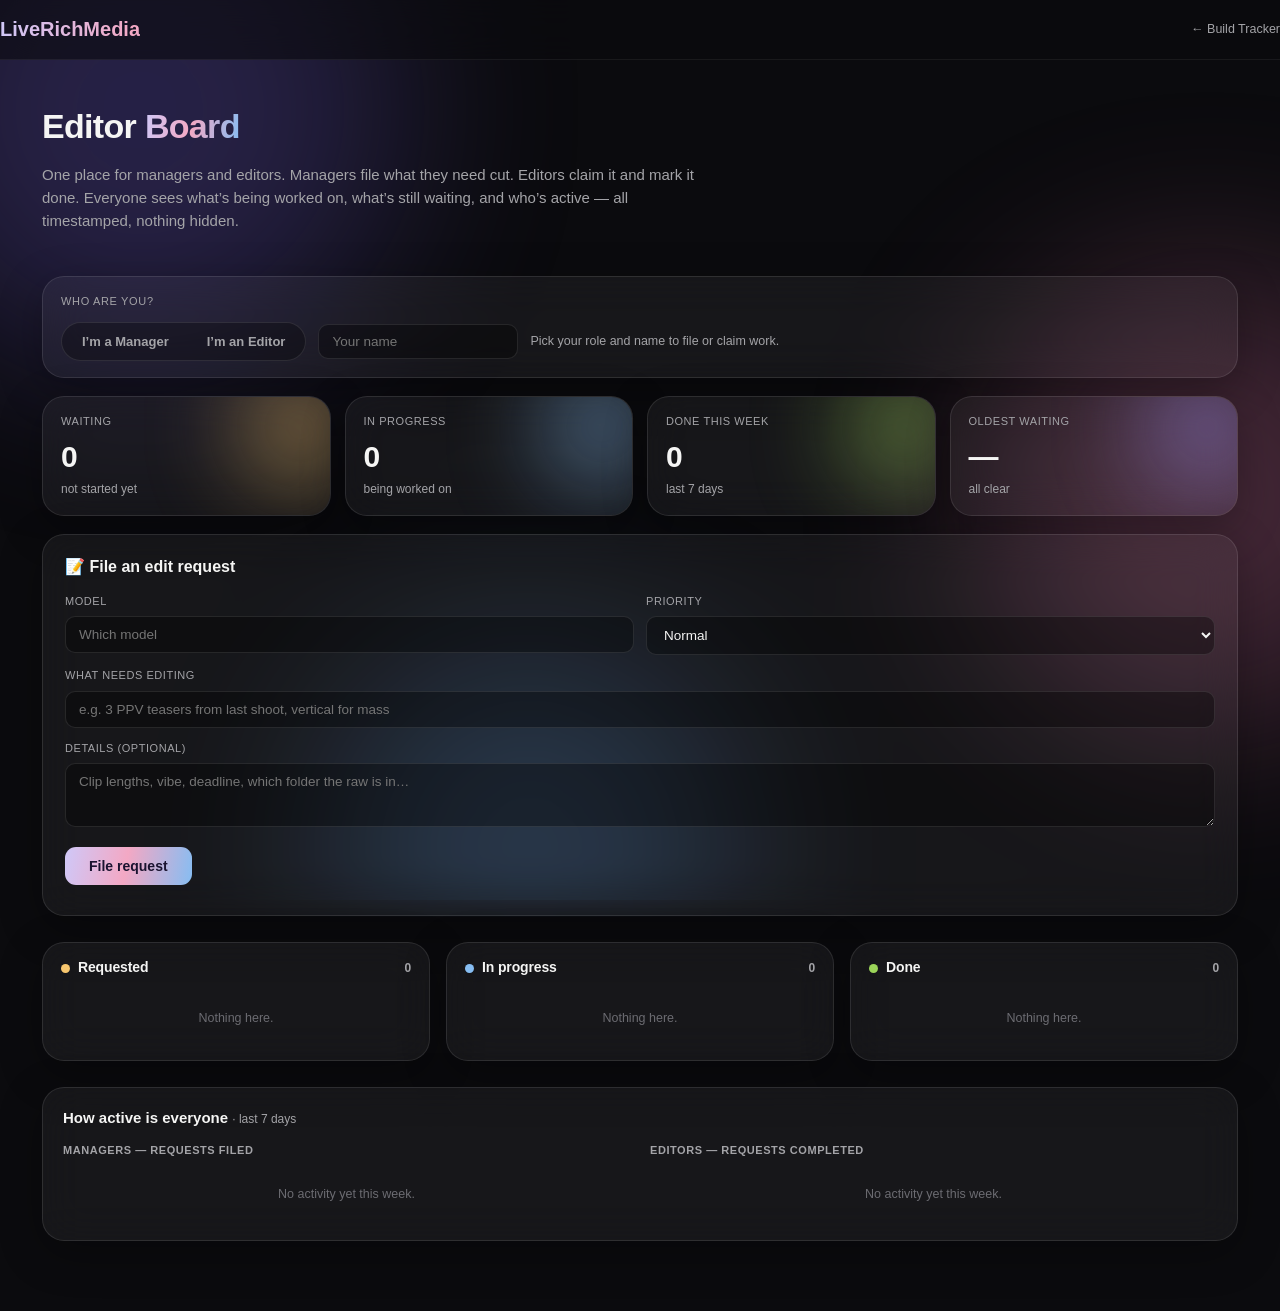
==== editors.html @ 1a8f7a2a "Add Editor Board" ====
<!DOCTYPE html>
<html lang="en">
<head>
<meta charset="UTF-8">
<meta name="viewport" content="width=device-width, initial-scale=1.0">
<title>LRM Editor Board</title>
<style>
:root{--bg:#0b0b0e;--text:#f5f5f4;--muted:#a4a4a8;--faint:#6c6c72;--glass:rgba(255,255,255,0.05);--glass-2:rgba(255,255,255,0.08);--stroke:rgba(255,255,255,0.10);--stroke-2:rgba(255,255,255,0.06);--green:#9bd459;--green-t:#c7e69e;--amber:#f7c66e;--blue:#86bdf2;--blue-t:#bcdcfb;--purple:#9a8cf0;--purple-t:#cfc8f8;--pink:#f3a8c4;--red:#f29b9b;--grad:linear-gradient(100deg,#cfc8f8 0%,#f3a8c4 48%,#86bdf2 100%);}
*{box-sizing:border-box;margin:0;padding:0}
body{background:var(--bg);color:var(--text);font-family:-apple-system,BlinkMacSystemFont,"SF Pro Display","Segoe UI",Roboto,Arial,sans-serif;font-size:14px;line-height:1.55;-webkit-font-smoothing:antialiased;min-height:100vh;position:relative;overflow-x:hidden}
.mesh{position:fixed;inset:0;z-index:-2;overflow:hidden}.blob{position:absolute;border-radius:50%;filter:blur(95px);opacity:.28;animation:float 24s ease-in-out infinite}
.b1{width:520px;height:520px;background:#6f5bd4;top:-150px;left:-120px}.b2{width:460px;height:460px;background:#d36f9e;top:30%;right:-160px;animation-delay:-7s}.b3{width:420px;height:420px;background:#4f86c6;bottom:-160px;left:25%;animation-delay:-13s}
@keyframes float{0%,100%{transform:translate(0,0) scale(1)}33%{transform:translate(42px,-30px) scale(1.07)}66%{transform:translate(-30px,42px) scale(.95)}}
.shell{max-width:1240px;margin:0 auto;padding:0 22px 70px}
.nav{position:sticky;top:0;z-index:50;margin:0 -22px;padding:14px 22px;background:rgba(11,11,14,0.6);backdrop-filter:blur(20px);border-bottom:1px solid var(--stroke-2);display:flex;align-items:center;justify-content:space-between;gap:14px}
.brand{font-weight:700;font-size:20px;background:var(--grad);background-size:200% auto;-webkit-background-clip:text;background-clip:text;-webkit-text-fill-color:transparent;animation:shine 7s linear infinite}
@keyframes shine{to{background-position:200% center}}
.nav a{color:var(--muted);text-decoration:none;font-size:12.5px}.nav a:hover{color:var(--text)}
.glass{background:var(--glass);border:1px solid var(--stroke);border-radius:22px;backdrop-filter:blur(20px);box-shadow:0 12px 44px rgba(0,0,0,.3)}
.hero{padding:40px 0 22px}.hero h1{font-size:34px;font-weight:700;letter-spacing:-.02em}.hero h1 .g{background:var(--grad);-webkit-background-clip:text;background-clip:text;-webkit-text-fill-color:transparent}
.hero p{color:var(--muted);margin-top:10px;max-width:680px;font-size:15px}
.idbar{margin-top:22px;padding:16px 18px;display:flex;flex-wrap:wrap;gap:12px;align-items:center}
.idbar .lbl{font-size:11px;text-transform:uppercase;letter-spacing:.06em;color:var(--muted);width:100%}
.roleseg{display:flex;gap:6px;background:rgba(0,0,0,.3);border:1px solid var(--stroke);border-radius:999px;padding:4px}
.roleseg button{border:none;background:transparent;color:var(--muted);border-radius:999px;padding:7px 16px;font-size:13px;cursor:pointer;font-weight:600}
.roleseg button.on{background:var(--grad);color:#1a1330}
.idbar input{background:rgba(0,0,0,.35);border:1px solid var(--stroke);border-radius:10px;color:var(--text);padding:9px 13px;font-size:13.5px;min-width:200px}
.idbar input:focus{outline:none;border-color:var(--purple)}
.idbar .who{font-size:12.5px;color:var(--muted)}
.stat-strip{display:grid;grid-template-columns:repeat(4,1fr);gap:14px;margin-top:18px}
.st{padding:16px 18px;position:relative;overflow:hidden}
.st .glow{position:absolute;top:-30px;right:-30px;width:120px;height:120px;border-radius:50%;filter:blur(48px);opacity:.5}
.st.a .glow{background:var(--amber)}.st.b .glow{background:var(--blue)}.st.c .glow{background:var(--green)}.st.d .glow{background:var(--purple)}
.st .l{font-size:11px;text-transform:uppercase;letter-spacing:.05em;color:var(--muted)}
.st .v{font-size:30px;font-weight:700;letter-spacing:-.02em;margin-top:3px}
.st .s{font-size:12px;color:var(--muted)}
.formc{margin-top:18px;padding:20px 22px}
.formc h3{font-size:16px;font-weight:600;margin-bottom:14px}
.frow{display:grid;grid-template-columns:1fr 1fr;gap:12px}
.field label{display:block;font-size:11px;text-transform:uppercase;letter-spacing:.05em;color:var(--muted);margin-bottom:6px}
.field input,.field select,.field textarea{width:100%;background:rgba(0,0,0,.35);border:1px solid var(--stroke);border-radius:10px;color:var(--text);padding:10px 13px;font-size:13.5px;font-family:inherit}
.field textarea{min-height:64px;resize:vertical}
.field input:focus,.field select:focus,.field textarea:focus{outline:none;border-color:var(--purple)}
.field.full{grid-column:1/-1}
.filebtn{margin-top:14px;background:var(--grad);color:#1a1330;border:none;border-radius:11px;padding:11px 24px;font-size:14px;font-weight:700;cursor:pointer}
.filebtn:disabled{opacity:.4;cursor:not-allowed}
.fmsg{font-size:12.5px;margin-top:10px}.fmsg.err{color:var(--red)}.fmsg.ok{color:var(--green-t)}
.cols{display:grid;grid-template-columns:repeat(3,1fr);gap:16px;margin-top:26px}
.col{padding:14px}
.col h2{font-size:14px;font-weight:700;letter-spacing:-.01em;display:flex;align-items:center;gap:8px;margin-bottom:12px;padding:0 4px}
.col h2 .dot{width:9px;height:9px;border-radius:50%}
.col.req h2 .dot{background:var(--amber)}.col.prog h2 .dot{background:var(--blue)}.col.done h2 .dot{background:var(--green)}
.col h2 .ct{margin-left:auto;font-size:12px;color:var(--muted);font-weight:600}
.rcard{background:rgba(255,255,255,.04);border:1px solid var(--stroke);border-radius:14px;padding:14px;margin-bottom:10px;animation:cardIn .4s ease both}
@keyframes cardIn{from{opacity:0;transform:translateY(10px)}}
.rcard .rt{font-size:14px;font-weight:600}
.rcard .rm{font-size:12px;color:var(--blue-t);margin-top:2px}
.rcard .rd{font-size:12.5px;color:var(--muted);margin-top:7px;white-space:pre-wrap}
.rcard .meta{display:flex;flex-wrap:wrap;gap:6px;margin-top:10px;align-items:center}
.pchip{font-size:10px;text-transform:uppercase;letter-spacing:.04em;padding:3px 8px;border-radius:999px;font-weight:700}
.pchip.low{color:var(--muted);border:1px solid var(--stroke)}
.pchip.normal{color:var(--blue-t);background:rgba(134,189,242,.12);border:1px solid rgba(134,189,242,.3)}
.pchip.high{color:var(--amber);background:rgba(247,198,110,.12);border:1px solid rgba(247,198,110,.3)}
.pchip.urgent{color:var(--red);background:rgba(242,155,155,.14);border:1px solid rgba(242,155,155,.4)}
.who2{font-size:11px;color:var(--faint)}
.act{margin-top:10px;display:flex;gap:8px}
.act button{flex:1;border:none;border-radius:9px;padding:8px;font-size:12px;font-weight:700;cursor:pointer}
.act .start{background:rgba(134,189,242,.18);color:var(--blue-t);border:1px solid rgba(134,189,242,.4)}
.act .finish{background:rgba(155,212,89,.18);color:var(--green-t);border:1px solid rgba(155,212,89,.45)}
.act .reopen{background:rgba(255,255,255,.06);color:var(--muted);border:1px solid var(--stroke)}
.act button:hover{filter:brightness(1.12)}
.empty{color:var(--faint);font-size:12.5px;text-align:center;padding:18px}
.peoplebar{margin-top:26px;padding:18px 20px}
.peoplebar h3{font-size:15px;font-weight:600;margin-bottom:12px}
.ppl{display:grid;grid-template-columns:1fr 1fr;gap:20px}
.ppl .grp h4{font-size:11px;text-transform:uppercase;letter-spacing:.05em;color:var(--muted);margin-bottom:8px}
.prow{display:flex;justify-content:space-between;padding:6px 0;border-bottom:1px solid var(--stroke-2);font-size:13px}
.prow:last-child{border-bottom:none}.prow .n{font-weight:600}.prow .c{color:var(--muted);font-variant-numeric:tabular-nums}
@media(max-width:880px){.cols{grid-template-columns:1fr}.stat-strip{grid-template-columns:1fr 1fr}.frow{grid-template-columns:1fr}.ppl{grid-template-columns:1fr}}
</style>
</head>
<body>
<div class="mesh"><div class="blob b1"></div><div class="blob b2"></div><div class="blob b3"></div></div>
<div class="nav"><div class="brand">LiveRichMedia</div><a href="./">← Build Tracker</a></div>
<div class="shell">
  <div class="hero">
    <h1>Editor <span class="g">Board</span></h1>
    <p>One place for managers and editors. Managers file what they need cut. Editors claim it and mark it done. Everyone sees what’s being worked on, what’s still waiting, and who’s active — all timestamped, nothing hidden.</p>
  </div>

  <div class="idbar glass">
    <span class="lbl">Who are you?</span>
    <div class="roleseg" id="roleseg">
      <button data-r="Manager" onclick="setRole('Manager')">I’m a Manager</button>
      <button data-r="Editor" onclick="setRole('Editor')">I’m an Editor</button>
    </div>
    <input id="nameInput" placeholder="Your name" oninput="setName(this.value)">
    <span class="who" id="whoTxt"></span>
  </div>

  <div class="stat-strip" id="stats"></div>

  <div class="formc glass">
    <h3>📝 File an edit request</h3>
    <div class="frow">
      <div class="field"><label>Model</label><input id="f-model" list="models" placeholder="Which model"></div>
      <div class="field"><label>Priority</label><select id="f-prio"><option value="normal">Normal</option><option value="high">High</option><option value="urgent">Urgent</option><option value="low">Low</option></select></div>
      <div class="field full"><label>What needs editing</label><input id="f-title" placeholder="e.g. 3 PPV teasers from last shoot, vertical for mass"></div>
      <div class="field full"><label>Details (optional)</label><textarea id="f-detail" placeholder="Clip lengths, vibe, deadline, which folder the raw is in…"></textarea></div>
    </div>
    <datalist id="models"></datalist>
    <button class="filebtn" id="fileBtn" onclick="fileRequest()">File request</button>
    <div class="fmsg" id="fileMsg"></div>
  </div>

  <div class="cols">
    <div class="col req glass"><h2><span class="dot"></span>Requested<span class="ct" id="ct-requested">0</span></h2><div id="col-requested"></div></div>
    <div class="col prog glass"><h2><span class="dot"></span>In progress<span class="ct" id="ct-in_progress">0</span></h2><div id="col-in_progress"></div></div>
    <div class="col done glass"><h2><span class="dot"></span>Done<span class="ct" id="ct-done">0</span></h2><div id="col-done"></div></div>
  </div>

  <div class="peoplebar glass">
    <h3>How active is everyone <span style="font-size:12px;color:var(--muted);font-weight:400">· last 7 days</span></h3>
    <div class="ppl">
      <div class="grp"><h4>Managers — requests filed</h4><div id="ppl-filed"></div></div>
      <div class="grp"><h4>Editors — requests completed</h4><div id="ppl-done"></div></div>
    </div>
  </div>
</div>

<script>
const SUPA='https://hqvtbfainhtkfptglfuv.supabase.co';
const KEY='eyJhbGciOiJIUzI1NiIsInR5cCI6IkpXVCJ9.eyJpc3MiOiJzdXBhYmFzZSIsInJlZiI6ImhxdnRiZmFpbmh0a2ZwdGdsZnV2Iiwicm9sZSI6ImFub24iLCJpYXQiOjE3NzE2MTI2NjEsImV4cCI6MjA4NzE4ODY2MX0.ZCxTY3aslMdcBuy3QNl5IVR4dTWn7SRM5SvkmdUgAT4';
const H={'apikey':KEY,'Authorization':'Bearer '+KEY};
let role=localStorage.getItem('eb_role')||null, myname=localStorage.getItem('eb_name')||'';
let reqs=[], acts=[];
const esc=s=>{const d=document.createElement('div');d.textContent=s==null?'':String(s);return d.innerHTML;};
function ago(t){const s=(Date.now()-new Date(t).getTime())/1000;if(s<3600)return Math.max(1,Math.round(s/60))+'m';if(s<86400)return Math.round(s/3600)+'h';return Math.round(s/86400)+'d';}

function setRole(r){role=r;localStorage.setItem('eb_role',r);paintId();}
function setName(v){myname=v.trim();localStorage.setItem('eb_name',myname);paintId();}
function paintId(){document.querySelectorAll('#roleseg button').forEach(b=>b.classList.toggle('on',b.dataset.r===role));
  document.getElementById('nameInput').value=myname;
  document.getElementById('whoTxt').textContent=(role&&myname)?(role+' · '+myname):'Pick your role and name to file or claim work.';}

async function load(){
  try{
    const[a,b,c]=await Promise.all([
      fetch(SUPA+'/rest/v1/edit_requests?select=*&order=created_at.desc',{headers:H}),
      fetch(SUPA+'/rest/v1/edit_activity?select=*&order=created_at.desc&limit=500',{headers:H}),
      fetch(SUPA+'/rest/v1/build_sheet_roster?select=models&active=eq.true',{headers:H})]);
    reqs=await a.json();acts=await b.json();const ros=await c.json();
    if(!Array.isArray(reqs))reqs=[];if(!Array.isArray(acts))acts=[];
    const models=[...new Set((Array.isArray(ros)?ros:[]).flatMap(r=>r.models||[]))].sort();
    document.getElementById('models').innerHTML=models.map(m=>`<option value="${esc(m)}">`).join('');
  }catch(e){reqs=[];acts=[];}
  render();
}
function render(){paintId();renderStats();renderCols();renderPeople();}

function renderStats(){
  const open=reqs.filter(r=>r.status==='requested').length;
  const prog=reqs.filter(r=>r.status==='in_progress').length;
  const wk=Date.now()-7*864e5;
  const doneWk=reqs.filter(r=>r.status==='done'&&r.done_at&&new Date(r.done_at).getTime()>=wk).length;
  const openReqs=reqs.filter(r=>r.status!=='done');
  const oldest=openReqs.length?openReqs.reduce((a,b)=>new Date(a.created_at)<new Date(b.created_at)?a:b):null;
  document.getElementById('stats').innerHTML=`
   <div class="st a glass"><div class="glow"></div><div class="l">Waiting</div><div class="v">${open}</div><div class="s">not started yet</div></div>
   <div class="st b glass"><div class="glow"></div><div class="l">In progress</div><div class="v">${prog}</div><div class="s">being worked on</div></div>
   <div class="st c glass"><div class="glow"></div><div class="l">Done this week</div><div class="v">${doneWk}</div><div class="s">last 7 days</div></div>
   <div class="st d glass"><div class="glow"></div><div class="l">Oldest waiting</div><div class="v">${oldest?ago(oldest.created_at):'—'}</div><div class="s">${oldest?esc(oldest.model):'all clear'}</div></div>`;
}

function card(r){
  const canAct=role&&myname;
  let actions='';
  if(r.status==='requested')actions=`<div class="act"><button class="start" ${canAct?'':'disabled'} onclick="move('${r.id}','in_progress')">Claim & start</button></div>`;
  else if(r.status==='in_progress')actions=`<div class="act"><button class="finish" ${canAct?'':'disabled'} onclick="move('${r.id}','done')">Mark done</button><button class="reopen" onclick="move('${r.id}','requested')">↩</button></div>`;
  else actions=`<div class="act"><button class="reopen" onclick="move('${r.id}','in_progress')">Reopen</button></div>`;
  const who=r.status==='requested'?`filed by ${esc(r.filed_by)} · ${ago(r.created_at)} ago`
    :r.status==='in_progress'?`${r.claimed_by?'on it: '+esc(r.claimed_by):'unclaimed'} · filed by ${esc(r.filed_by)}`
    :`done${r.claimed_by?' by '+esc(r.claimed_by):''}${r.done_at?' · '+ago(r.done_at)+' ago':''}`;
  return `<div class="rcard">
    <div class="rt">${esc(r.title)}</div><div class="rm">${esc(r.model)}</div>
    ${r.detail?`<div class="rd">${esc(r.detail)}</div>`:''}
    <div class="meta"><span class="pchip ${esc(r.priority)}">${esc(r.priority)}</span><span class="who2">${who}</span></div>
    ${canAct?actions:'<div class="who2" style="margin-top:8px">Set your role + name above to claim or update.</div>'}
  </div>`;
}
function renderCols(){
  for(const s of ['requested','in_progress','done']){
    const list=reqs.filter(r=>r.status===s);
    document.getElementById('ct-'+s).textContent=list.length;
    document.getElementById('col-'+s).innerHTML=list.length?list.map(card).join(''):'<div class="empty">Nothing here.</div>';
  }
}
function renderPeople(){
  const wk=Date.now()-7*864e5;
  const filed={},done={};
  for(const r of reqs){if(new Date(r.created_at).getTime()>=wk)filed[r.filed_by]=(filed[r.filed_by]||0)+1;}
  for(const r of reqs){if(r.status==='done'&&r.claimed_by&&r.done_at&&new Date(r.done_at).getTime()>=wk)done[r.claimed_by]=(done[r.claimed_by]||0)+1;}
  const rows=o=>{const e=Object.entries(o).sort((a,b)=>b[1]-a[1]);return e.length?e.map(([n,c])=>`<div class="prow"><span class="n">${esc(n)}</span><span class="c">${c}</span></div>`).join(''):'<div class="empty">No activity yet this week.</div>';};
  document.getElementById('ppl-filed').innerHTML=rows(filed);
  document.getElementById('ppl-done').innerHTML=rows(done);
}

async function fileRequest(){
  const msg=document.getElementById('fileMsg'),btn=document.getElementById('fileBtn');
  const model=document.getElementById('f-model').value.trim();
  const title=document.getElementById('f-title').value.trim();
  const detail=document.getElementById('f-detail').value.trim();
  const priority=document.getElementById('f-prio').value;
  if(!myname){msg.className='fmsg err';msg.textContent='Type your name up top first.';return;}
  if(!model||!title){msg.className='fmsg err';msg.textContent='Model and what-needs-editing are required.';return;}
  btn.disabled=true;msg.className='fmsg';msg.textContent='Filing…';
  try{
    const res=await fetch(SUPA+'/rest/v1/edit_requests',{method:'POST',headers:{...H,'content-type':'application/json','prefer':'return=representation'},
      body:JSON.stringify({model,title,detail:detail||null,priority,filed_by:myname})});
    if(res.ok){const row=(await res.json())[0];
      await fetch(SUPA+'/rest/v1/edit_activity',{method:'POST',headers:{...H,'content-type':'application/json'},body:JSON.stringify({request_id:row.id,actor:myname,action:'filed'})});
      document.getElementById('f-model').value='';document.getElementById('f-title').value='';document.getElementById('f-detail').value='';
      msg.className='fmsg ok';msg.textContent='✓ Filed.';await load();}
    else{const e=await res.json().catch(()=>({}));msg.className='fmsg err';msg.textContent='Failed: '+(e.message||res.status);}
  }catch(err){msg.className='fmsg err';msg.textContent='Network error: '+err.message;}
  btn.disabled=false;
}
async function move(id,status){
  if(!myname){alert('Type your name up top first.');return;}
  const body={status,updated_at:new Date().toISOString()};
  if(status==='in_progress')body.claimed_by=myname;
  if(status==='done')body.done_at=new Date().toISOString();
  if(status==='requested'){body.done_at=null;}
  try{
    const res=await fetch(SUPA+'/rest/v1/edit_requests?id=eq.'+id,{method:'PATCH',headers:{...H,'content-type':'application/json'},body:JSON.stringify(body)});
    if(res.ok){await fetch(SUPA+'/rest/v1/edit_activity',{method:'POST',headers:{...H,'content-type':'application/json'},body:JSON.stringify({request_id:id,actor:myname,action:status})});await load();}
  }catch(e){}
}
load();setInterval(load,60000);
</script>
</body>
</html>
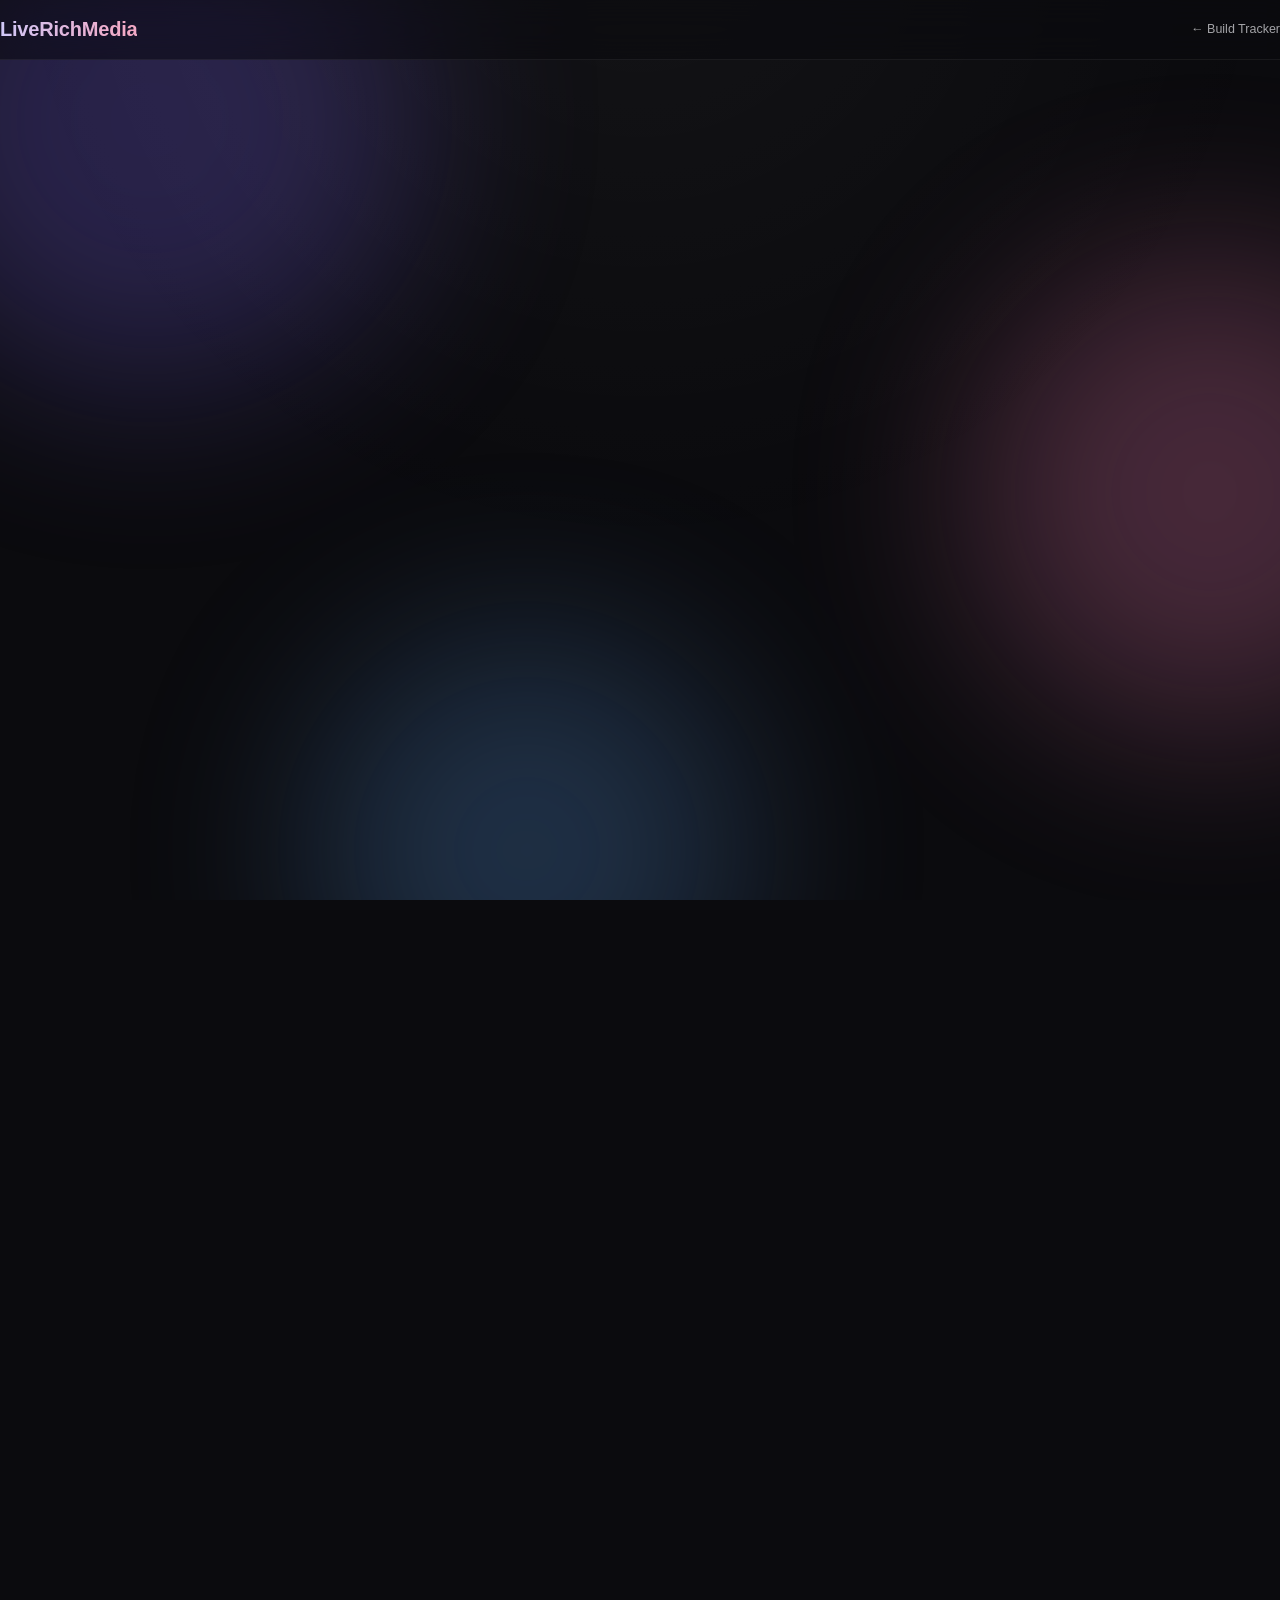
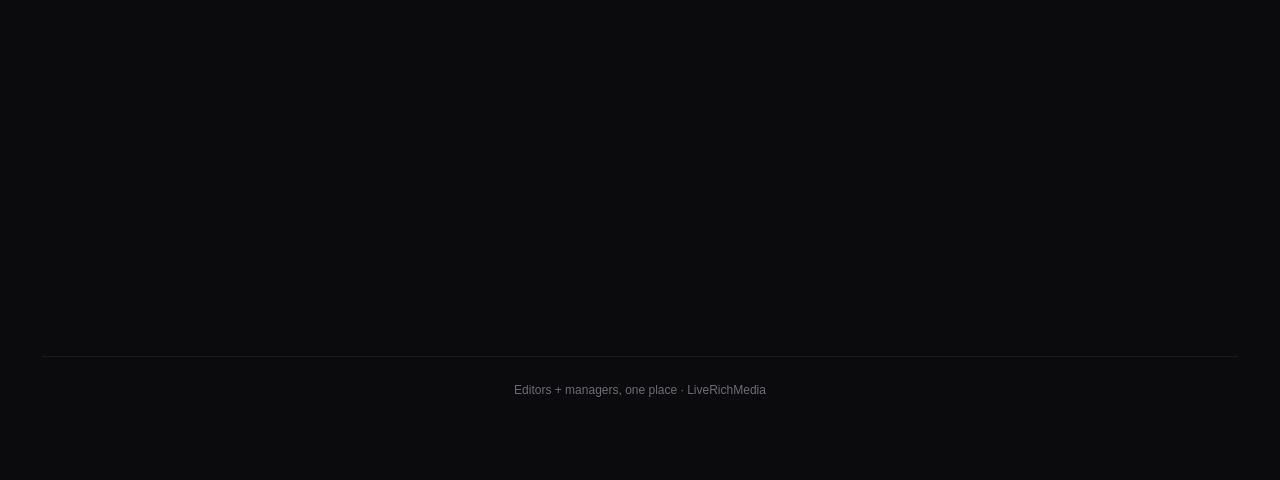
==== commit 1390f554: "Editor Board on shared design package" ====
--- a/editors.html
+++ b/editors.html
@@ -4,160 +4,104 @@
 <meta charset="UTF-8">
 <meta name="viewport" content="width=device-width, initial-scale=1.0">
 <title>LRM Editor Board</title>
-<style>
-:root{--bg:#0b0b0e;--text:#f5f5f4;--muted:#a4a4a8;--faint:#6c6c72;--glass:rgba(255,255,255,0.05);--glass-2:rgba(255,255,255,0.08);--stroke:rgba(255,255,255,0.10);--stroke-2:rgba(255,255,255,0.06);--green:#9bd459;--green-t:#c7e69e;--amber:#f7c66e;--blue:#86bdf2;--blue-t:#bcdcfb;--purple:#9a8cf0;--purple-t:#cfc8f8;--pink:#f3a8c4;--red:#f29b9b;--grad:linear-gradient(100deg,#cfc8f8 0%,#f3a8c4 48%,#86bdf2 100%);}
-*{box-sizing:border-box;margin:0;padding:0}
-body{background:var(--bg);color:var(--text);font-family:-apple-system,BlinkMacSystemFont,"SF Pro Display","Segoe UI",Roboto,Arial,sans-serif;font-size:14px;line-height:1.55;-webkit-font-smoothing:antialiased;min-height:100vh;position:relative;overflow-x:hidden}
-.mesh{position:fixed;inset:0;z-index:-2;overflow:hidden}.blob{position:absolute;border-radius:50%;filter:blur(95px);opacity:.28;animation:float 24s ease-in-out infinite}
-.b1{width:520px;height:520px;background:#6f5bd4;top:-150px;left:-120px}.b2{width:460px;height:460px;background:#d36f9e;top:30%;right:-160px;animation-delay:-7s}.b3{width:420px;height:420px;background:#4f86c6;bottom:-160px;left:25%;animation-delay:-13s}
-@keyframes float{0%,100%{transform:translate(0,0) scale(1)}33%{transform:translate(42px,-30px) scale(1.07)}66%{transform:translate(-30px,42px) scale(.95)}}
-.shell{max-width:1240px;margin:0 auto;padding:0 22px 70px}
-.nav{position:sticky;top:0;z-index:50;margin:0 -22px;padding:14px 22px;background:rgba(11,11,14,0.6);backdrop-filter:blur(20px);border-bottom:1px solid var(--stroke-2);display:flex;align-items:center;justify-content:space-between;gap:14px}
-.brand{font-weight:700;font-size:20px;background:var(--grad);background-size:200% auto;-webkit-background-clip:text;background-clip:text;-webkit-text-fill-color:transparent;animation:shine 7s linear infinite}
-@keyframes shine{to{background-position:200% center}}
-.nav a{color:var(--muted);text-decoration:none;font-size:12.5px}.nav a:hover{color:var(--text)}
-.glass{background:var(--glass);border:1px solid var(--stroke);border-radius:22px;backdrop-filter:blur(20px);box-shadow:0 12px 44px rgba(0,0,0,.3)}
-.hero{padding:40px 0 22px}.hero h1{font-size:34px;font-weight:700;letter-spacing:-.02em}.hero h1 .g{background:var(--grad);-webkit-background-clip:text;background-clip:text;-webkit-text-fill-color:transparent}
-.hero p{color:var(--muted);margin-top:10px;max-width:680px;font-size:15px}
-.idbar{margin-top:22px;padding:16px 18px;display:flex;flex-wrap:wrap;gap:12px;align-items:center}
-.idbar .lbl{font-size:11px;text-transform:uppercase;letter-spacing:.06em;color:var(--muted);width:100%}
-.roleseg{display:flex;gap:6px;background:rgba(0,0,0,.3);border:1px solid var(--stroke);border-radius:999px;padding:4px}
-.roleseg button{border:none;background:transparent;color:var(--muted);border-radius:999px;padding:7px 16px;font-size:13px;cursor:pointer;font-weight:600}
-.roleseg button.on{background:var(--grad);color:#1a1330}
-.idbar input{background:rgba(0,0,0,.35);border:1px solid var(--stroke);border-radius:10px;color:var(--text);padding:9px 13px;font-size:13.5px;min-width:200px}
-.idbar input:focus{outline:none;border-color:var(--purple)}
-.idbar .who{font-size:12.5px;color:var(--muted)}
-.stat-strip{display:grid;grid-template-columns:repeat(4,1fr);gap:14px;margin-top:18px}
-.st{padding:16px 18px;position:relative;overflow:hidden}
-.st .glow{position:absolute;top:-30px;right:-30px;width:120px;height:120px;border-radius:50%;filter:blur(48px);opacity:.5}
-.st.a .glow{background:var(--amber)}.st.b .glow{background:var(--blue)}.st.c .glow{background:var(--green)}.st.d .glow{background:var(--purple)}
-.st .l{font-size:11px;text-transform:uppercase;letter-spacing:.05em;color:var(--muted)}
-.st .v{font-size:30px;font-weight:700;letter-spacing:-.02em;margin-top:3px}
-.st .s{font-size:12px;color:var(--muted)}
-.formc{margin-top:18px;padding:20px 22px}
-.formc h3{font-size:16px;font-weight:600;margin-bottom:14px}
-.frow{display:grid;grid-template-columns:1fr 1fr;gap:12px}
-.field label{display:block;font-size:11px;text-transform:uppercase;letter-spacing:.05em;color:var(--muted);margin-bottom:6px}
-.field input,.field select,.field textarea{width:100%;background:rgba(0,0,0,.35);border:1px solid var(--stroke);border-radius:10px;color:var(--text);padding:10px 13px;font-size:13.5px;font-family:inherit}
-.field textarea{min-height:64px;resize:vertical}
-.field input:focus,.field select:focus,.field textarea:focus{outline:none;border-color:var(--purple)}
-.field.full{grid-column:1/-1}
-.filebtn{margin-top:14px;background:var(--grad);color:#1a1330;border:none;border-radius:11px;padding:11px 24px;font-size:14px;font-weight:700;cursor:pointer}
-.filebtn:disabled{opacity:.4;cursor:not-allowed}
-.fmsg{font-size:12.5px;margin-top:10px}.fmsg.err{color:var(--red)}.fmsg.ok{color:var(--green-t)}
-.cols{display:grid;grid-template-columns:repeat(3,1fr);gap:16px;margin-top:26px}
-.col{padding:14px}
-.col h2{font-size:14px;font-weight:700;letter-spacing:-.01em;display:flex;align-items:center;gap:8px;margin-bottom:12px;padding:0 4px}
-.col h2 .dot{width:9px;height:9px;border-radius:50%}
-.col.req h2 .dot{background:var(--amber)}.col.prog h2 .dot{background:var(--blue)}.col.done h2 .dot{background:var(--green)}
-.col h2 .ct{margin-left:auto;font-size:12px;color:var(--muted);font-weight:600}
-.rcard{background:rgba(255,255,255,.04);border:1px solid var(--stroke);border-radius:14px;padding:14px;margin-bottom:10px;animation:cardIn .4s ease both}
-@keyframes cardIn{from{opacity:0;transform:translateY(10px)}}
-.rcard .rt{font-size:14px;font-weight:600}
-.rcard .rm{font-size:12px;color:var(--blue-t);margin-top:2px}
-.rcard .rd{font-size:12.5px;color:var(--muted);margin-top:7px;white-space:pre-wrap}
-.rcard .meta{display:flex;flex-wrap:wrap;gap:6px;margin-top:10px;align-items:center}
-.pchip{font-size:10px;text-transform:uppercase;letter-spacing:.04em;padding:3px 8px;border-radius:999px;font-weight:700}
-.pchip.low{color:var(--muted);border:1px solid var(--stroke)}
-.pchip.normal{color:var(--blue-t);background:rgba(134,189,242,.12);border:1px solid rgba(134,189,242,.3)}
-.pchip.high{color:var(--amber);background:rgba(247,198,110,.12);border:1px solid rgba(247,198,110,.3)}
-.pchip.urgent{color:var(--red);background:rgba(242,155,155,.14);border:1px solid rgba(242,155,155,.4)}
-.who2{font-size:11px;color:var(--faint)}
-.act{margin-top:10px;display:flex;gap:8px}
-.act button{flex:1;border:none;border-radius:9px;padding:8px;font-size:12px;font-weight:700;cursor:pointer}
-.act .start{background:rgba(134,189,242,.18);color:var(--blue-t);border:1px solid rgba(134,189,242,.4)}
-.act .finish{background:rgba(155,212,89,.18);color:var(--green-t);border:1px solid rgba(155,212,89,.45)}
-.act .reopen{background:rgba(255,255,255,.06);color:var(--muted);border:1px solid var(--stroke)}
-.act button:hover{filter:brightness(1.12)}
-.empty{color:var(--faint);font-size:12.5px;text-align:center;padding:18px}
-.peoplebar{margin-top:26px;padding:18px 20px}
-.peoplebar h3{font-size:15px;font-weight:600;margin-bottom:12px}
-.ppl{display:grid;grid-template-columns:1fr 1fr;gap:20px}
-.ppl .grp h4{font-size:11px;text-transform:uppercase;letter-spacing:.05em;color:var(--muted);margin-bottom:8px}
-.prow{display:flex;justify-content:space-between;padding:6px 0;border-bottom:1px solid var(--stroke-2);font-size:13px}
-.prow:last-child{border-bottom:none}.prow .n{font-weight:600}.prow .c{color:var(--muted);font-variant-numeric:tabular-nums}
-@media(max-width:880px){.cols{grid-template-columns:1fr}.stat-strip{grid-template-columns:1fr 1fr}.frow{grid-template-columns:1fr}.ppl{grid-template-columns:1fr}}
-</style>
+<link rel="stylesheet" href="lrm.css">
 </head>
 <body>
 <div class="mesh"><div class="blob b1"></div><div class="blob b2"></div><div class="blob b3"></div></div>
-<div class="nav"><div class="brand">LiveRichMedia</div><a href="./">← Build Tracker</a></div>
+<div class="grain"></div>
+
+<div class="nav">
+  <div class="brand">LiveRichMedia</div>
+  <div class="nav-right"><a class="nav-link" href="./">← Build Tracker</a></div>
+</div>
+
 <div class="shell">
-  <div class="hero">
+  <div class="hero reveal">
+    <div class="eyebrow">Editors + managers · one place</div>
     <h1>Editor <span class="g">Board</span></h1>
-    <p>One place for managers and editors. Managers file what they need cut. Editors claim it and mark it done. Everyone sees what’s being worked on, what’s still waiting, and who’s active — all timestamped, nothing hidden.</p>
+    <p class="lede">Managers file what they need cut. Editors claim it and mark it done. Everyone sees what’s being worked on, what’s still waiting, and who’s active — all timestamped, nothing hidden.</p>
   </div>
 
-  <div class="idbar glass">
-    <span class="lbl">Who are you?</span>
-    <div class="roleseg" id="roleseg">
-      <button data-r="Manager" onclick="setRole('Manager')">I’m a Manager</button>
-      <button data-r="Editor" onclick="setRole('Editor')">I’m an Editor</button>
+  <div class="sec reveal">
+    <div class="eb-id glass">
+      <span class="lbl">Who are you?</span>
+      <div class="roletiles" id="roletiles">
+        <div class="roletile" data-r="Manager" onclick="setRole('Manager')">
+          <div class="rt-art"><svg viewBox="0 0 150 64" preserveAspectRatio="none" xmlns="http://www.w3.org/2000/svg"><defs><linearGradient id="rmg" x1="0" y1="0" x2="1" y2="1"><stop offset="0" stop-color="#9a8cf0"/><stop offset="1" stop-color="#5f4cc8"/></linearGradient></defs><rect width="150" height="64" fill="url(#rmg)"/><circle cx="118" cy="16" r="26" fill="rgba(255,255,255,.16)"/><g transform="translate(20 18)" fill="none" stroke="#fff" stroke-width="2.4" stroke-linecap="round" stroke-linejoin="round"><circle cx="10" cy="8" r="6"/><path d="M0 28c0-7 4.5-11 10-11s10 4 10 11"/></g></svg></div>
+          <div class="rt-l">Manager</div>
+        </div>
+        <div class="roletile" data-r="Editor" onclick="setRole('Editor')">
+          <div class="rt-art"><svg viewBox="0 0 150 64" preserveAspectRatio="none" xmlns="http://www.w3.org/2000/svg"><defs><linearGradient id="reg" x1="0" y1="0" x2="1" y2="1"><stop offset="0" stop-color="#86bdf2"/><stop offset="1" stop-color="#3f6fc4"/></linearGradient></defs><rect width="150" height="64" fill="url(#reg)"/><circle cx="120" cy="48" r="24" fill="rgba(255,255,255,.14)"/><g transform="translate(20 16)" fill="none" stroke="#fff" stroke-width="2.4" stroke-linecap="round" stroke-linejoin="round"><path d="M2 26 22 6l6 6L8 32 0 34z"/><path d="M18 10l6 6"/></g></svg></div>
+          <div class="rt-l">Editor</div>
+        </div>
+      </div>
+      <div class="namewrap"><label>Your name</label><input class="bigname" id="nameInput" placeholder="Type your name" oninput="setName(this.value)"></div>
     </div>
-    <input id="nameInput" placeholder="Your name" oninput="setName(this.value)">
-    <span class="who" id="whoTxt"></span>
   </div>
 
-  <div class="stat-strip" id="stats"></div>
+  <div class="sec reveal"><div class="dash" id="stats"></div></div>
 
-  <div class="formc glass">
-    <h3>📝 File an edit request</h3>
-    <div class="frow">
-      <div class="field"><label>Model</label><input id="f-model" list="models" placeholder="Which model"></div>
-      <div class="field"><label>Priority</label><select id="f-prio"><option value="normal">Normal</option><option value="high">High</option><option value="urgent">Urgent</option><option value="low">Low</option></select></div>
-      <div class="field full"><label>What needs editing</label><input id="f-title" placeholder="e.g. 3 PPV teasers from last shoot, vertical for mass"></div>
-      <div class="field full"><label>Details (optional)</label><textarea id="f-detail" placeholder="Clip lengths, vibe, deadline, which folder the raw is in…"></textarea></div>
+  <div class="sec reveal">
+    <div class="sec-h"><h2>File an edit request</h2><span class="sub">Managers — tell the editors what you need</span></div>
+    <div class="eb-form glass" style="padding:22px 24px">
+      <div class="frow">
+        <div class="field"><label>Model</label><input id="f-model" list="models" placeholder="Which model"></div>
+        <div class="field"><label>Priority</label><select id="f-prio"><option value="normal">Normal</option><option value="high">High</option><option value="urgent">Urgent</option><option value="low">Low</option></select></div>
+        <div class="field full"><label>What needs editing</label><input id="f-title" placeholder="e.g. 3 PPV teasers from last shoot, vertical for mass"></div>
+        <div class="field full"><label>Details (optional)</label><textarea id="f-detail" placeholder="Clip lengths, vibe, deadline, which folder the raw is in…"></textarea></div>
+      </div>
+      <datalist id="models"></datalist>
+      <button class="filebtn" id="fileBtn" onclick="fileRequest()">File request</button>
+      <div class="fmsg" id="fileMsg" style="font-size:12.5px;margin-top:10px"></div>
     </div>
-    <datalist id="models"></datalist>
-    <button class="filebtn" id="fileBtn" onclick="fileRequest()">File request</button>
-    <div class="fmsg" id="fileMsg"></div>
   </div>
 
-  <div class="cols">
-    <div class="col req glass"><h2><span class="dot"></span>Requested<span class="ct" id="ct-requested">0</span></h2><div id="col-requested"></div></div>
-    <div class="col prog glass"><h2><span class="dot"></span>In progress<span class="ct" id="ct-in_progress">0</span></h2><div id="col-in_progress"></div></div>
-    <div class="col done glass"><h2><span class="dot"></span>Done<span class="ct" id="ct-done">0</span></h2><div id="col-done"></div></div>
+  <div class="eb-cols reveal">
+    <div class="eb-col req glass"><div class="ch"><span class="d"></span>Requested<span class="ct" id="ct-requested">0</span></div><div id="col-requested"></div></div>
+    <div class="eb-col prog glass"><div class="ch"><span class="d"></span>In progress<span class="ct" id="ct-in_progress">0</span></div><div id="col-in_progress"></div></div>
+    <div class="eb-col done glass"><div class="ch"><span class="d"></span>Done<span class="ct" id="ct-done">0</span></div><div id="col-done"></div></div>
   </div>
 
-  <div class="peoplebar glass">
-    <h3>How active is everyone <span style="font-size:12px;color:var(--muted);font-weight:400">· last 7 days</span></h3>
-    <div class="ppl">
+  <div class="sec reveal">
+    <div class="sec-h"><h2>How active is everyone</h2><span class="sub">Last 7 days</span></div>
+    <div class="glass" style="padding:20px 22px"><div class="ppl">
       <div class="grp"><h4>Managers — requests filed</h4><div id="ppl-filed"></div></div>
       <div class="grp"><h4>Editors — requests completed</h4><div id="ppl-done"></div></div>
-    </div>
+    </div></div>
   </div>
+
+  <div class="foot">Editors + managers, one place · LiveRichMedia</div>
 </div>
 
 <script>
 const SUPA='https://hqvtbfainhtkfptglfuv.supabase.co';
 const KEY='eyJhbGciOiJIUzI1NiIsInR5cCI6IkpXVCJ9.eyJpc3MiOiJzdXBhYmFzZSIsInJlZiI6ImhxdnRiZmFpbmh0a2ZwdGdsZnV2Iiwicm9sZSI6ImFub24iLCJpYXQiOjE3NzE2MTI2NjEsImV4cCI6MjA4NzE4ODY2MX0.ZCxTY3aslMdcBuy3QNl5IVR4dTWn7SRM5SvkmdUgAT4';
 const H={'apikey':KEY,'Authorization':'Bearer '+KEY};
+const PGRAD={urgent:['#f29b9b','#c4444a'],high:['#f7c66e','#d98f2c'],normal:['#86bdf2','#3f6fc4'],low:['#b4b2a9','#6c6c72']};
 let role=localStorage.getItem('eb_role')||null, myname=localStorage.getItem('eb_name')||'';
-let reqs=[], acts=[];
+let reqs=[];
 const esc=s=>{const d=document.createElement('div');d.textContent=s==null?'':String(s);return d.innerHTML;};
 function ago(t){const s=(Date.now()-new Date(t).getTime())/1000;if(s<3600)return Math.max(1,Math.round(s/60))+'m';if(s<86400)return Math.round(s/3600)+'h';return Math.round(s/86400)+'d';}
 
 function setRole(r){role=r;localStorage.setItem('eb_role',r);paintId();}
-function setName(v){myname=v.trim();localStorage.setItem('eb_name',myname);paintId();}
-function paintId(){document.querySelectorAll('#roleseg button').forEach(b=>b.classList.toggle('on',b.dataset.r===role));
-  document.getElementById('nameInput').value=myname;
-  document.getElementById('whoTxt').textContent=(role&&myname)?(role+' · '+myname):'Pick your role and name to file or claim work.';}
+function setName(v){myname=v.trim();localStorage.setItem('eb_name',myname);}
+function paintId(){document.querySelectorAll('.roletile').forEach(t=>t.classList.toggle('on',t.dataset.r===role));document.getElementById('nameInput').value=myname;}
 
 async function load(){
   try{
-    const[a,b,c]=await Promise.all([
+    const[a,c]=await Promise.all([
       fetch(SUPA+'/rest/v1/edit_requests?select=*&order=created_at.desc',{headers:H}),
-      fetch(SUPA+'/rest/v1/edit_activity?select=*&order=created_at.desc&limit=500',{headers:H}),
       fetch(SUPA+'/rest/v1/build_sheet_roster?select=models&active=eq.true',{headers:H})]);
-    reqs=await a.json();acts=await b.json();const ros=await c.json();
-    if(!Array.isArray(reqs))reqs=[];if(!Array.isArray(acts))acts=[];
+    reqs=await a.json();const ros=await c.json();
+    if(!Array.isArray(reqs))reqs=[];
     const models=[...new Set((Array.isArray(ros)?ros:[]).flatMap(r=>r.models||[]))].sort();
     document.getElementById('models').innerHTML=models.map(m=>`<option value="${esc(m)}">`).join('');
-  }catch(e){reqs=[];acts=[];}
+  }catch(e){reqs=[];}
   render();
 }
 function render(){paintId();renderStats();renderCols();renderPeople();}
 
+function dcard(cls,label,val,sub){return `<div class="dcard glass ${cls}"><div class="glow"></div><div class="label">${label}</div><div class="big">${val}</div><div class="small">${sub}</div></div>`;}
 function renderStats(){
   const open=reqs.filter(r=>r.status==='requested').length;
   const prog=reqs.filter(r=>r.status==='in_progress').length;
@@ -165,39 +109,42 @@
   const doneWk=reqs.filter(r=>r.status==='done'&&r.done_at&&new Date(r.done_at).getTime()>=wk).length;
   const openReqs=reqs.filter(r=>r.status!=='done');
   const oldest=openReqs.length?openReqs.reduce((a,b)=>new Date(a.created_at)<new Date(b.created_at)?a:b):null;
-  document.getElementById('stats').innerHTML=`
-   <div class="st a glass"><div class="glow"></div><div class="l">Waiting</div><div class="v">${open}</div><div class="s">not started yet</div></div>
-   <div class="st b glass"><div class="glow"></div><div class="l">In progress</div><div class="v">${prog}</div><div class="s">being worked on</div></div>
-   <div class="st c glass"><div class="glow"></div><div class="l">Done this week</div><div class="v">${doneWk}</div><div class="s">last 7 days</div></div>
-   <div class="st d glass"><div class="glow"></div><div class="l">Oldest waiting</div><div class="v">${oldest?ago(oldest.created_at):'—'}</div><div class="s">${oldest?esc(oldest.model):'all clear'}</div></div>`;
+  document.getElementById('stats').innerHTML=
+    dcard('g1','Waiting',open,'not started yet')+
+    dcard('g2','In progress',prog,'being worked on')+
+    dcard('g3','Done this week',doneWk,'last 7 days')+
+    dcard('g3','Oldest waiting',oldest?ago(oldest.created_at):'—',oldest?esc(oldest.model):'all clear');
 }
 
-function card(r){
+function rqCard(r){
   const canAct=role&&myname;
+  const g=PGRAD[r.priority]||PGRAD.normal;
   let actions='';
-  if(r.status==='requested')actions=`<div class="act"><button class="start" ${canAct?'':'disabled'} onclick="move('${r.id}','in_progress')">Claim & start</button></div>`;
-  else if(r.status==='in_progress')actions=`<div class="act"><button class="finish" ${canAct?'':'disabled'} onclick="move('${r.id}','done')">Mark done</button><button class="reopen" onclick="move('${r.id}','requested')">↩</button></div>`;
-  else actions=`<div class="act"><button class="reopen" onclick="move('${r.id}','in_progress')">Reopen</button></div>`;
+  if(r.status==='requested')actions=`<div class="rq-act"><button class="start" ${canAct?'':'disabled style=opacity:.4'} onclick="move('${r.id}','in_progress')">Claim &amp; start</button></div>`;
+  else if(r.status==='in_progress')actions=`<div class="rq-act"><button class="finish" ${canAct?'':'disabled style=opacity:.4'} onclick="move('${r.id}','done')">Mark done</button><button class="reopen" onclick="move('${r.id}','requested')">↩</button></div>`;
+  else actions=`<div class="rq-act"><button class="reopen" style="flex:1" onclick="move('${r.id}','in_progress')">Reopen</button></div>`;
   const who=r.status==='requested'?`filed by ${esc(r.filed_by)} · ${ago(r.created_at)} ago`
     :r.status==='in_progress'?`${r.claimed_by?'on it: '+esc(r.claimed_by):'unclaimed'} · filed by ${esc(r.filed_by)}`
     :`done${r.claimed_by?' by '+esc(r.claimed_by):''}${r.done_at?' · '+ago(r.done_at)+' ago':''}`;
-  return `<div class="rcard">
-    <div class="rt">${esc(r.title)}</div><div class="rm">${esc(r.model)}</div>
-    ${r.detail?`<div class="rd">${esc(r.detail)}</div>`:''}
-    <div class="meta"><span class="pchip ${esc(r.priority)}">${esc(r.priority)}</span><span class="who2">${who}</span></div>
-    ${canAct?actions:'<div class="who2" style="margin-top:8px">Set your role + name above to claim or update.</div>'}
-  </div>`;
+  return `<div class="rq">
+    <div class="rq-art"><svg viewBox="0 0 300 54" preserveAspectRatio="none" xmlns="http://www.w3.org/2000/svg"><defs><linearGradient id="pg${r.id}" x1="0" y1="0" x2="1" y2="0"><stop offset="0" stop-color="${g[0]}"/><stop offset="1" stop-color="${g[1]}"/></linearGradient></defs><rect width="300" height="54" fill="url(#pg${r.id})"/><circle cx="265" cy="10" r="30" fill="rgba(255,255,255,.16)"/></svg><span class="pl">${esc(r.priority)}</span></div>
+    <div class="rq-b">
+      <div class="rq-t">${esc(r.title)}</div>
+      <div class="rq-m">${esc(r.model)}</div>
+      ${r.detail?`<div class="rq-d">${esc(r.detail)}</div>`:''}
+      <div class="rq-w">${who}</div>
+      ${canAct?actions:'<div class="rq-w" style="margin-top:8px">Pick your role + name above to claim or update.</div>'}
+    </div></div>`;
 }
 function renderCols(){
   for(const s of ['requested','in_progress','done']){
     const list=reqs.filter(r=>r.status===s);
     document.getElementById('ct-'+s).textContent=list.length;
-    document.getElementById('col-'+s).innerHTML=list.length?list.map(card).join(''):'<div class="empty">Nothing here.</div>';
+    document.getElementById('col-'+s).innerHTML=list.length?list.map(rqCard).join(''):'<div class="empty">Nothing here.</div>';
   }
 }
 function renderPeople(){
-  const wk=Date.now()-7*864e5;
-  const filed={},done={};
+  const wk=Date.now()-7*864e5,filed={},done={};
   for(const r of reqs){if(new Date(r.created_at).getTime()>=wk)filed[r.filed_by]=(filed[r.filed_by]||0)+1;}
   for(const r of reqs){if(r.status==='done'&&r.claimed_by&&r.done_at&&new Date(r.done_at).getTime()>=wk)done[r.claimed_by]=(done[r.claimed_by]||0)+1;}
   const rows=o=>{const e=Object.entries(o).sort((a,b)=>b[1]-a[1]);return e.length?e.map(([n,c])=>`<div class="prow"><span class="n">${esc(n)}</span><span class="c">${c}</span></div>`).join(''):'<div class="empty">No activity yet this week.</div>';};
@@ -207,18 +154,15 @@
 
 async function fileRequest(){
   const msg=document.getElementById('fileMsg'),btn=document.getElementById('fileBtn');
-  const model=document.getElementById('f-model').value.trim();
-  const title=document.getElementById('f-title').value.trim();
-  const detail=document.getElementById('f-detail').value.trim();
-  const priority=document.getElementById('f-prio').value;
+  const model=document.getElementById('f-model').value.trim(),title=document.getElementById('f-title').value.trim();
+  const detail=document.getElementById('f-detail').value.trim(),priority=document.getElementById('f-prio').value;
   if(!myname){msg.className='fmsg err';msg.textContent='Type your name up top first.';return;}
   if(!model||!title){msg.className='fmsg err';msg.textContent='Model and what-needs-editing are required.';return;}
   btn.disabled=true;msg.className='fmsg';msg.textContent='Filing…';
   try{
-    const res=await fetch(SUPA+'/rest/v1/edit_requests',{method:'POST',headers:{...H,'content-type':'application/json','prefer':'return=representation'},
-      body:JSON.stringify({model,title,detail:detail||null,priority,filed_by:myname})});
+    const res=await fetch(SUPA+'/rest/v1/edit_requests',{method:'POST',headers:{...H,'content-type':'application/json','prefer':'return=representation'},body:JSON.stringify({model,title,detail:detail||null,priority,filed_by:myname})});
     if(res.ok){const row=(await res.json())[0];
-      await fetch(SUPA+'/rest/v1/edit_activity',{method:'POST',headers:{...H,'content-type':'application/json'},body:JSON.stringify({request_id:row.id,actor:myname,action:'filed'})});
+      fetch(SUPA+'/rest/v1/edit_activity',{method:'POST',headers:{...H,'content-type':'application/json'},body:JSON.stringify({request_id:row.id,actor:myname,action:'filed'})});
       document.getElementById('f-model').value='';document.getElementById('f-title').value='';document.getElementById('f-detail').value='';
       msg.className='fmsg ok';msg.textContent='✓ Filed.';await load();}
     else{const e=await res.json().catch(()=>({}));msg.className='fmsg err';msg.textContent='Failed: '+(e.message||res.status);}
@@ -230,11 +174,9 @@
   const body={status,updated_at:new Date().toISOString()};
   if(status==='in_progress')body.claimed_by=myname;
   if(status==='done')body.done_at=new Date().toISOString();
-  if(status==='requested'){body.done_at=null;}
-  try{
-    const res=await fetch(SUPA+'/rest/v1/edit_requests?id=eq.'+id,{method:'PATCH',headers:{...H,'content-type':'application/json'},body:JSON.stringify(body)});
-    if(res.ok){await fetch(SUPA+'/rest/v1/edit_activity',{method:'POST',headers:{...H,'content-type':'application/json'},body:JSON.stringify({request_id:id,actor:myname,action:status})});await load();}
-  }catch(e){}
+  if(status==='requested')body.done_at=null;
+  try{const res=await fetch(SUPA+'/rest/v1/edit_requests?id=eq.'+id,{method:'PATCH',headers:{...H,'content-type':'application/json'},body:JSON.stringify(body)});
+    if(res.ok){fetch(SUPA+'/rest/v1/edit_activity',{method:'POST',headers:{...H,'content-type':'application/json'},body:JSON.stringify({request_id:id,actor:myname,action:status})});await load();}}catch(e){}
 }
 load();setInterval(load,60000);
 </script>
--- a/lrm.css
+++ b/lrm.css
@@ -0,0 +1,299 @@
+/* LiveRichMedia shared design package — single source of truth.
+   Every LRM page links this. Do NOT redefine these styles per-page. */
+
+:root{
+  --bg:#0b0b0e; --text:#f5f5f4; --muted:#a4a4a8; --faint:#6c6c72;
+  --glass:rgba(255,255,255,0.05); --glass-2:rgba(255,255,255,0.08); --stroke:rgba(255,255,255,0.10); --stroke-2:rgba(255,255,255,0.06);
+  --green:#9bd459; --green-t:#c7e69e; --amber:#f7c66e; --blue:#86bdf2; --blue-t:#bcdcfb; --purple:#9a8cf0; --purple-t:#cfc8f8; --pink:#f3a8c4; --red:#f29b9b;
+  --grad:linear-gradient(100deg,#cfc8f8 0%,#f3a8c4 48%,#86bdf2 100%);
+}
+*{box-sizing:border-box;margin:0;padding:0}
+html{scroll-behavior:smooth}
+body{background:var(--bg);color:var(--text);font-family:-apple-system,BlinkMacSystemFont,"SF Pro Display","Segoe UI",Roboto,"Helvetica Neue",Arial,sans-serif;font-size:14px;line-height:1.55;-webkit-font-smoothing:antialiased;min-height:100vh;position:relative;overflow-x:hidden}
+.mesh{position:fixed;inset:0;z-index:-2;overflow:hidden}
+.blob{position:absolute;border-radius:50%;filter:blur(95px);opacity:.30;animation:float 24s ease-in-out infinite}
+.b1{width:540px;height:540px;background:#6f5bd4;top:-150px;left:-120px}
+.b2{width:480px;height:480px;background:#d36f9e;top:28%;right:-170px;animation-delay:-7s}
+.b3{width:440px;height:440px;background:#4f86c6;bottom:-170px;left:24%;animation-delay:-13s}
+@keyframes float{0%,100%{transform:translate(0,0) scale(1)}33%{transform:translate(44px,-32px) scale(1.08)}66%{transform:translate(-32px,44px) scale(.95)}}
+.grain{position:fixed;inset:0;z-index:-1;background:radial-gradient(circle at 50% -10%,rgba(255,255,255,.04),transparent 55%);pointer-events:none}
+.shell{max-width:1240px;margin:0 auto;padding:0 22px 80px}
+
+.nav{position:sticky;top:0;z-index:60;margin:0 -22px;padding:14px 22px;background:rgba(11,11,14,0.6);backdrop-filter:blur(20px) saturate(140%);-webkit-backdrop-filter:blur(20px) saturate(140%);border-bottom:1px solid var(--stroke-2);display:flex;align-items:center;justify-content:space-between;gap:16px}
+.brand{font-weight:700;font-size:20px;letter-spacing:-.01em;background:var(--grad);background-size:200% auto;-webkit-background-clip:text;background-clip:text;-webkit-text-fill-color:transparent;animation:shine 7s linear infinite}
+@keyframes shine{to{background-position:200% center}}
+.nav-right{display:flex;align-items:center;gap:14px;font-size:12.5px}
+.nav-link{color:var(--muted);text-decoration:none;cursor:pointer}.nav-link:hover{color:var(--text)}
+.who-pill{display:flex;align-items:center;gap:8px;background:var(--glass);border:1px solid var(--stroke);border-radius:999px;padding:5px 10px 5px 12px;cursor:pointer;backdrop-filter:blur(8px)}
+.who-pill .dot{width:22px;height:22px;border-radius:7px;display:flex;align-items:center;justify-content:center;font-weight:700;font-size:11px}
+.who-pill .chev{color:var(--faint);font-size:9px}
+
+.hero{padding:54px 0 30px}
+.hero .eyebrow{font-size:12px;letter-spacing:.16em;text-transform:uppercase;color:var(--purple-t);font-weight:600;margin-bottom:16px}
+.hero h1{font-size:46px;font-weight:700;letter-spacing:-.03em;line-height:1.04}
+.hero h1 .g{background:var(--grad);-webkit-background-clip:text;background-clip:text;-webkit-text-fill-color:transparent}
+.hero .lede{font-size:17px;color:var(--muted);margin-top:18px;max-width:680px}
+.chips{display:flex;flex-wrap:wrap;gap:9px;margin-top:24px}
+.chip{font-size:11.5px;color:var(--muted);background:var(--glass);border:1px solid var(--stroke);border-radius:999px;padding:7px 14px;backdrop-filter:blur(8px)}
+.chip b{color:var(--text);font-weight:600}
+
+.glass{background:var(--glass);border:1px solid var(--stroke);border-radius:24px;backdrop-filter:blur(22px) saturate(130%);-webkit-backdrop-filter:blur(22px) saturate(130%);box-shadow:0 12px 44px rgba(0,0,0,.30)}
+.reveal{opacity:0;transform:translateY(18px);transition:opacity .6s cubic-bezier(.2,.7,.2,1),transform .6s cubic-bezier(.2,.7,.2,1)}
+.reveal.in{opacity:1;transform:none}
+
+.sec{margin-top:52px}
+.sec-h{display:flex;align-items:baseline;gap:12px;margin-bottom:20px;flex-wrap:wrap}
+.sec-h h2{font-size:30px;font-weight:700;letter-spacing:-.02em}
+.sec-h .sub{font-size:13px;color:var(--muted)}
+
+.how{display:grid;grid-template-columns:repeat(4,1fr);gap:16px}
+.step{padding:22px}
+.step .n{width:34px;height:34px;border-radius:11px;background:var(--grad);color:#1a1330;font-weight:800;font-size:15px;display:flex;align-items:center;justify-content:center;margin-bottom:14px}
+.step h4{font-size:15px;font-weight:600;margin-bottom:6px}
+.step p{font-size:13px;color:var(--muted)}
+.step code{font-family:ui-monospace,Menlo,monospace;font-size:11.5px;color:var(--blue-t);background:rgba(134,189,242,.12);padding:1px 6px;border-radius:5px}
+
+.pickbar{padding:22px 24px}
+.pb-label{font-size:11px;text-transform:uppercase;letter-spacing:.07em;color:var(--muted);margin-bottom:14px}
+.mgr-row{display:flex;flex-wrap:wrap;gap:10px}
+.mgr-chip{border:1px solid var(--stroke);background:rgba(255,255,255,.03);color:var(--text);border-radius:999px;padding:10px 19px;font-size:13.5px;cursor:pointer;transition:.18s}
+.mgr-chip:hover{border-color:var(--purple);transform:translateY(-2px);background:rgba(154,140,240,.12)}
+.mgr-chip.sel{background:var(--grad);color:#1a1330;border-color:transparent;font-weight:700}
+.mgr-models{font-size:13px;color:var(--muted);margin-top:15px}.mgr-models b{color:var(--text);font-weight:600}
+.mgr-note{font-size:13px;color:var(--amber);margin-top:6px}
+
+.dash{display:grid;grid-template-columns:1.4fr 1fr 1fr;gap:16px}
+.dcard{padding:24px 26px;position:relative;overflow:hidden}
+.dcard .glow{position:absolute;top:-40px;right:-40px;width:150px;height:150px;border-radius:50%;filter:blur(55px);opacity:.5}
+.dcard.g1 .glow{background:#9bd459}.dcard.g2 .glow{background:#86bdf2}.dcard.g3 .glow{background:#9a8cf0}
+.dcard .label{font-size:11px;text-transform:uppercase;letter-spacing:.06em;color:var(--muted);position:relative}
+.dcard .big{font-size:40px;font-weight:700;letter-spacing:-.03em;margin:6px 0;position:relative}
+.dcard .small{font-size:13px;color:var(--muted);position:relative}
+.pbar{height:10px;background:rgba(255,255,255,.08);border-radius:6px;overflow:hidden;margin-top:13px;position:relative}
+.pbar>i{display:block;height:100%;background:linear-gradient(90deg,#9bd459,#c7e69e);border-radius:6px;transition:width .6s cubic-bezier(.2,.7,.2,1);position:relative}
+.pbar>i::after{content:"";position:absolute;inset:0;background:linear-gradient(90deg,transparent,rgba(255,255,255,.5),transparent);transform:translateX(-100%);animation:sweep 2.6s infinite}
+@keyframes sweep{to{transform:translateX(220%)}}
+
+.spot{margin-top:16px;padding:28px;display:none;position:relative;overflow:hidden}
+.spot.show{display:block}
+.spot::before{content:"";position:absolute;top:-70px;left:-30px;width:240px;height:240px;border-radius:50%;background:var(--amber);filter:blur(85px);opacity:.16}
+.spot.done-state::before{background:var(--green)}
+.spot .kicker{font-size:11px;text-transform:uppercase;letter-spacing:.1em;color:var(--amber);font-weight:700;position:relative}
+.spot.done-state .kicker{color:var(--green-t)}
+.spot h3{font-size:28px;font-weight:700;letter-spacing:-.02em;margin:8px 0 6px;position:relative}
+.spot .does{font-size:14px;color:var(--muted);max-width:720px;position:relative}
+.spot .spot-btn{margin-top:18px;position:relative;display:inline-flex;align-items:center;gap:8px;background:#fff;color:#16161a;border:none;border-radius:999px;padding:12px 24px;font-size:14px;font-weight:600;cursor:pointer}
+
+/* Apple-style card grid */
+.grid{display:grid;grid-template-columns:repeat(auto-fill,minmax(290px,1fr));gap:18px}
+.card{border-radius:26px;overflow:hidden;background:var(--glass);border:1px solid var(--stroke);backdrop-filter:blur(22px);box-shadow:0 12px 44px rgba(0,0,0,.30);display:flex;flex-direction:column;transition:transform .22s,box-shadow .22s,border-color .22s;cursor:pointer}
+.card:hover{transform:translateY(-4px);box-shadow:0 22px 60px rgba(0,0,0,.4)}
+.card.today{border-color:rgba(247,198,110,.6);box-shadow:0 0 0 1px rgba(247,198,110,.45),0 22px 60px rgba(0,0,0,.4)}
+.card.done{border-color:rgba(155,212,89,.45)}
+.card.locked{opacity:.5}
+.art{position:relative;height:170px;display:block}
+.art svg{width:100%;height:100%;display:block}
+.art .daychip{position:absolute;top:14px;left:14px;width:34px;height:34px;border-radius:11px;background:rgba(0,0,0,.4);backdrop-filter:blur(6px);color:#fff;font-weight:700;font-size:14px;display:flex;align-items:center;justify-content:center;border:1px solid rgba(255,255,255,.25)}
+.art .statechip{position:absolute;top:14px;right:14px;font-size:11px;font-weight:700;padding:5px 11px;border-radius:999px;background:rgba(0,0,0,.45);backdrop-filter:blur(6px);border:1px solid rgba(255,255,255,.2)}
+.art .statechip.tdy{color:#16161a;background:var(--amber);border-color:transparent}
+.art .statechip.ok{color:#16330a;background:var(--green);border-color:transparent}
+.art .statechip.lk{color:#fff}
+.cbody{padding:18px 20px 20px;display:flex;flex-direction:column;flex:1}
+.kick{font-size:10.5px;text-transform:uppercase;letter-spacing:.06em;font-weight:700;margin-bottom:8px}
+.kick.safe{color:var(--green-t)}.kick.sends{color:var(--red)}
+.ctitle{font-size:20px;font-weight:700;letter-spacing:-.01em;line-height:1.15}
+.cdesc{font-size:13px;color:var(--muted);margin-top:7px;flex:1}
+.minibadges{display:flex;flex-wrap:wrap;gap:5px;margin-top:12px}
+.mb{font-size:10px;text-transform:uppercase;letter-spacing:.03em;padding:3px 8px;border-radius:999px;border:1px solid var(--stroke);color:var(--muted)}
+.mb.sched{color:var(--blue-t);border-color:rgba(134,189,242,.4)}
+.mb.deep{color:var(--purple-t);border-color:rgba(154,140,240,.4)}
+.mb.cap{color:var(--amber);border-color:rgba(247,198,110,.4)}
+.cfoot{display:flex;align-items:center;gap:10px;margin-top:16px}
+.skill-btn{flex:1;display:inline-flex;align-items:center;justify-content:center;gap:7px;background:rgba(154,140,240,.16);border:1px solid rgba(154,140,240,.42);color:var(--purple-t);border-radius:12px;padding:10px;font-size:12.5px;font-weight:600;text-decoration:none;transition:.15s}
+.skill-btn:hover{background:rgba(154,140,240,.28)}
+.skill-btn svg{width:14px;height:14px}
+.plus{width:42px;height:42px;border-radius:50%;background:#fff;color:#16161a;border:none;font-size:22px;font-weight:400;display:flex;align-items:center;justify-content:center;cursor:pointer;flex-shrink:0;transition:.15s;line-height:1}
+.plus:hover{transform:scale(1.08)}
+.plus.lk{background:rgba(255,255,255,.12);color:var(--faint)}
+/* motion */
+@keyframes cardIn{from{opacity:0;transform:translateY(16px)}to{opacity:1;transform:none}}
+.card,.tcard{animation:cardIn .55s cubic-bezier(.2,.7,.2,1) both}
+.art svg{animation:breathe 9s ease-in-out infinite;transform-origin:center}
+@keyframes breathe{0%,100%{transform:scale(1)}50%{transform:scale(1.045)}}
+.card .art::after{content:"";position:absolute;inset:0;background:linear-gradient(115deg,transparent 30%,rgba(255,255,255,.28) 50%,transparent 70%);transform:translateX(-120%);transition:transform .8s ease}
+.card:hover .art::after{transform:translateX(120%)}
+/* tier graphic cards */
+.tier-grid{display:grid;grid-template-columns:repeat(auto-fill,minmax(248px,1fr));gap:14px}
+.tcard{border-radius:18px;overflow:hidden;background:var(--glass);border:1px solid var(--stroke);display:flex;flex-direction:column;transition:transform .2s,box-shadow .2s,border-color .2s;position:relative}
+.tcard:hover{transform:translateY(-3px);box-shadow:0 16px 44px rgba(0,0,0,.34);border-color:var(--stroke)}
+.tart{height:58px;position:relative;overflow:hidden}
+.tart svg{width:100%;height:100%;display:block}
+.tart::after{content:"";position:absolute;inset:0;background:linear-gradient(115deg,transparent 30%,rgba(255,255,255,.25) 50%,transparent 70%);transform:translateX(-120%);transition:transform .8s ease}
+.tcard:hover .tart::after{transform:translateX(120%)}
+.tb{padding:13px 15px 15px}
+.tb .tt{font-size:13.5px;font-weight:600;letter-spacing:-.01em}
+.tb .td{font-size:12px;color:var(--muted);margin-top:4px;line-height:1.45}
+.tb .ttag{display:inline-block;margin-top:9px;font-size:10px;text-transform:uppercase;letter-spacing:.05em;color:var(--blue-t);background:rgba(134,189,242,.12);border:1px solid rgba(134,189,242,.3);border-radius:999px;padding:2px 8px}
+/* cinematic how-it-works cards */
+.stepc{background:var(--glass);border:1px solid var(--stroke);border-radius:24px;overflow:hidden;display:flex;flex-direction:column;box-shadow:0 12px 44px rgba(0,0,0,.3);transition:transform .25s,box-shadow .25s;animation:cardIn .55s cubic-bezier(.2,.7,.2,1) both}
+.stepc:hover{transform:translateY(-5px);box-shadow:0 24px 64px rgba(0,0,0,.45)}
+.scene{height:148px;position:relative;overflow:hidden}
+.scene svg{width:100%;height:100%;display:block}
+.scene .num{position:absolute;top:12px;left:14px;width:32px;height:32px;border-radius:10px;background:rgba(0,0,0,.42);backdrop-filter:blur(6px);border:1px solid rgba(255,255,255,.32);color:#fff;font-weight:800;font-size:14px;display:flex;align-items:center;justify-content:center;z-index:2}
+.scene::after{content:"";position:absolute;inset:0;background:linear-gradient(115deg,transparent 32%,rgba(255,255,255,.22) 50%,transparent 68%);transform:translateX(-120%);transition:transform .85s ease}
+.stepc:hover .scene::after{transform:translateX(120%)}
+.sb{padding:18px 20px 20px}
+.sb h4{font-size:17px;font-weight:700;letter-spacing:-.01em}
+.sb p{font-size:13px;color:var(--muted);margin-top:7px}
+.sb code{font-family:ui-monospace,Menlo,monospace;font-size:11.5px;color:var(--blue-t);background:rgba(134,189,242,.12);padding:1px 6px;border-radius:5px}
+.fl1{animation:orb 5s ease-in-out infinite}.fl2{animation:orb 6.4s ease-in-out infinite}.fl3{animation:orb 5.7s ease-in-out infinite}.fl4{animation:orb 7s ease-in-out infinite}
+@keyframes orb{50%{transform:translateY(-9px)}}
+.bob{animation:bob 2.3s ease-in-out infinite}@keyframes bob{50%{transform:translateY(8px)}}
+.pulse{transform-box:fill-box;transform-origin:center;animation:pls 2.1s ease-in-out infinite}@keyframes pls{50%{transform:scale(1.13)}}
+.ring{transform-box:fill-box;transform-origin:center;animation:ringp 2.1s ease-in-out infinite}@keyframes ringp{0%{opacity:.6;transform:scale(.8)}70%{opacity:0;transform:scale(1.5)}100%{opacity:0}}
+.bar{transform-box:fill-box;transform-origin:bottom;animation:rise 1.8s ease-in-out infinite}
+.bar.b2{animation-delay:.18s}.bar.b3{animation-delay:.36s}.bar.b4{animation-delay:.54s}
+@keyframes rise{0%,100%{transform:scaleY(.4)}50%{transform:scaleY(1)}}
+.check{stroke-dasharray:48;stroke-dashoffset:48;animation:draw 2.6s ease-in-out infinite}@keyframes draw{0%,15%{stroke-dashoffset:48}55%,100%{stroke-dashoffset:0}}
+
+/* modal */
+.modal-bg{position:fixed;inset:0;z-index:100;background:rgba(0,0,0,.6);backdrop-filter:blur(8px);display:none;align-items:flex-start;justify-content:center;padding:40px 16px;overflow-y:auto}
+.modal-bg.open{display:flex}
+.modal{max-width:640px;width:100%;background:#161619;border:1px solid var(--stroke);border-radius:26px;overflow:hidden;box-shadow:0 30px 90px rgba(0,0,0,.6);animation:pop .25s cubic-bezier(.2,.8,.2,1)}
+@keyframes pop{from{opacity:0;transform:translateY(18px) scale(.98)}to{opacity:1;transform:none}}
+.m-art{height:150px;position:relative}.m-art svg{width:100%;height:100%}
+.m-close{position:absolute;top:14px;right:14px;width:34px;height:34px;border-radius:50%;background:rgba(0,0,0,.5);backdrop-filter:blur(6px);border:1px solid rgba(255,255,255,.2);color:#fff;font-size:18px;cursor:pointer;display:flex;align-items:center;justify-content:center}
+.m-body{padding:24px}
+.m-body h3{font-size:24px;font-weight:700;letter-spacing:-.01em}
+.m-body .mdesc{font-size:14px;color:var(--muted);margin-top:8px}
+.m-badges{display:flex;flex-wrap:wrap;gap:6px;margin-top:14px}
+.badge{font-size:10.5px;text-transform:uppercase;letter-spacing:.04em;padding:4px 10px;border-radius:999px;border:1px solid var(--stroke);color:var(--muted)}
+.badge.safe{color:var(--green-t);border-color:rgba(155,212,89,.4)}
+.badge.sends{color:var(--red);border-color:rgba(242,155,155,.45);background:rgba(242,155,155,.08)}
+.badge.sched{color:var(--blue-t);border-color:rgba(134,189,242,.4)}
+.badge.deep{color:var(--purple-t);border-color:rgba(154,140,240,.4)}
+.badge.cap{color:var(--amber);border-color:rgba(247,198,110,.4)}
+.m-skill{display:inline-flex;align-items:center;gap:8px;margin-top:18px;background:rgba(154,140,240,.16);border:1px solid rgba(154,140,240,.42);color:var(--purple-t);border-radius:12px;padding:11px 18px;font-size:13px;font-weight:600;text-decoration:none}
+.m-skill svg{width:15px;height:15px}
+.run{margin-top:18px;background:rgba(0,0,0,.28);border:1px solid var(--stroke-2);border-radius:16px;padding:18px}
+.run .rt{font-size:11px;text-transform:uppercase;letter-spacing:.06em;color:var(--muted);margin-bottom:14px}
+.run ol{list-style:none;counter-reset:r;display:flex;flex-direction:column;gap:13px}
+.run li{counter-increment:r;position:relative;padding-left:36px;font-size:13.5px}
+.run li::before{content:counter(r);position:absolute;left:0;top:-1px;width:24px;height:24px;border-radius:8px;background:var(--glass-2);border:1px solid var(--stroke);color:var(--text);font-size:11px;font-weight:700;display:flex;align-items:center;justify-content:center}
+.run li .h{font-weight:600}.run li .d{color:var(--muted);display:block;margin-top:2px;font-size:12.5px}
+.run code{font-family:ui-monospace,Menlo,monospace;font-size:11.5px;color:var(--blue-t);background:rgba(134,189,242,.12);padding:1px 6px;border-radius:5px}
+.run .ps{color:var(--purple-t);font-weight:700}
+.prompt-box{margin-top:14px;background:rgba(0,0,0,.45);border:1px solid var(--stroke);border-radius:14px;padding:14px 14px 14px 16px;position:relative}
+.prompt-box .pl{font-size:10px;text-transform:uppercase;letter-spacing:.06em;color:var(--faint);margin-bottom:6px}
+.prompt-box .pt{color:#e9f1e1;font-family:ui-monospace,Menlo,monospace;font-size:12.5px;white-space:pre-wrap;line-height:1.5;padding-right:74px}
+.prompt-box .hl{color:var(--amber);font-weight:700}
+.copy{position:absolute;top:12px;right:12px;background:var(--grad);border:none;color:#1a1330;border-radius:8px;padding:6px 14px;font-size:11.5px;font-weight:700;cursor:pointer}
+.endpoint{font-size:11.5px;color:var(--muted);margin-top:12px}.endpoint code{font-family:ui-monospace,Menlo,monospace;color:var(--blue-t);font-size:11px}
+.warn{border-radius:12px;padding:11px 14px;font-size:12.5px;margin-top:14px;line-height:1.5}
+.warn.cap{background:rgba(247,198,110,.1);border-left:3px solid var(--amber);color:var(--amber)}
+.warn.snd{background:rgba(242,155,155,.1);border-left:3px solid var(--red);color:var(--red)}
+.warn b{font-weight:700}
+.form{margin-top:18px}
+.form .fl{font-size:11px;text-transform:uppercase;letter-spacing:.05em;color:var(--muted);margin-bottom:8px;font-weight:600}
+.form textarea{width:100%;min-height:120px;background:rgba(0,0,0,.4);border:1px solid var(--stroke);border-radius:12px;color:var(--text);padding:12px 14px;font-size:13px;font-family:ui-monospace,Menlo,monospace;resize:vertical;line-height:1.5}
+.form textarea:focus{outline:none;border-color:var(--purple)}
+.cc{font-size:11px;color:var(--faint);margin-top:6px}.cc.ok{color:var(--green-t)}
+.filerow{display:flex;align-items:center;gap:10px;margin-top:14px;flex-wrap:wrap}
+.filerow input[type=file]{font-size:12px;color:var(--muted)}
+.submit{margin-top:16px;width:100%;background:linear-gradient(90deg,#9bd459,#7fc04a);color:#16330a;border:none;border-radius:13px;padding:13px;font-size:14.5px;font-weight:700;cursor:pointer;transition:.15s}
+.submit:hover{filter:brightness(1.06)}.submit:disabled{opacity:.4;cursor:not-allowed}
+.fmsg{font-size:12.5px;margin-top:10px}.fmsg.err{color:var(--red)}.fmsg.ok{color:var(--green-t)}
+.proof{margin-top:16px;background:rgba(155,212,89,.08);border-left:3px solid var(--green);border-radius:12px;padding:14px 16px;font-size:12.5px}
+.proof .pm{color:var(--green-t);font-weight:600;margin-bottom:6px}
+.proof pre{white-space:pre-wrap;color:var(--muted);font-size:12px;font-family:ui-monospace,Menlo,monospace;max-height:200px;overflow-y:auto}
+.proof a{color:var(--blue-t)}
+.lockmsg{margin-top:16px;color:var(--muted);font-size:13px;background:rgba(255,255,255,.04);border:1px solid var(--stroke-2);border-radius:12px;padding:14px}
+
+.board-wrap{padding:10px;overflow-x:auto}
+table.board{width:100%;border-collapse:collapse;font-size:12px;min-width:700px}
+table.board th{font-size:10.5px;text-transform:uppercase;letter-spacing:.04em;color:var(--muted);font-weight:600;text-align:center;padding:13px 6px;border-bottom:1px solid var(--stroke)}
+table.board th:first-child{text-align:left;padding-left:16px}
+table.board td{padding:10px 6px;text-align:center;border-bottom:1px solid var(--stroke-2)}
+table.board tr:last-child td{border-bottom:none}
+table.board td:first-child{text-align:left;font-weight:600;white-space:nowrap;padding-left:16px}
+table.board tr:hover td{background:rgba(255,255,255,.03)}
+.cell{display:inline-flex;align-items:center;justify-content:center;width:24px;height:24px;border-radius:7px;font-size:11px}
+.cell.done{background:rgba(155,212,89,.22);color:var(--green-t);border:1px solid rgba(155,212,89,.5)}
+.cell.pending{background:rgba(255,255,255,.04);color:#46464a;border:1px solid var(--stroke-2)}
+.cnt{font-variant-numeric:tabular-nums;color:var(--muted);font-weight:600}
+
+.feed{padding:8px 20px}
+.frow{display:flex;gap:14px;padding:15px 0;border-bottom:1px solid var(--stroke-2);font-size:13px;cursor:pointer;align-items:center}
+.frow:last-child{border-bottom:none}
+.fav{width:38px;height:38px;border-radius:11px;display:flex;align-items:center;justify-content:center;font-weight:700;flex-shrink:0;font-size:15px}
+.finfo{flex:1;min-width:0}.fname{font-weight:600}.fmeta{color:var(--muted);font-size:12px;margin-top:1px}
+.fdate{color:var(--faint);font-size:11.5px;white-space:nowrap}
+.fproof{display:none;padding:0 0 14px 52px}.fproof.open{display:block}
+
+details.ref{padding:18px 22px;margin-bottom:12px}
+details.ref summary{cursor:pointer;font-size:15px;font-weight:600;list-style:none;display:flex;justify-content:space-between;align-items:center}
+details.ref summary::-webkit-details-marker{display:none}
+details.ref summary::after{content:"+";color:var(--muted);font-size:20px}
+details.ref[open] summary::after{content:"\2013"}
+details.ref .rb{margin-top:14px;font-size:13px;color:var(--muted)}
+details.ref .ri{padding:9px 0;border-bottom:1px solid var(--stroke-2)}
+details.ref .ri:last-child{border-bottom:none}
+details.ref .ri b{color:var(--text);font-weight:600}
+
+.empty{text-align:center;color:var(--muted);padding:34px;font-size:13px}
+.foot{text-align:center;margin-top:56px;padding-top:24px;border-top:1px solid var(--stroke-2);font-size:12px;color:var(--faint)}
+
+@media (max-width:900px){.how{grid-template-columns:1fr 1fr}.dash{grid-template-columns:1fr}.hero h1{font-size:38px}}
+@media (max-width:600px){
+  .shell{padding:0 14px 50px}.hero{padding:40px 0 22px}.hero h1{font-size:32px}.hero .lede{font-size:15px}
+  .how{grid-template-columns:1fr}.nav-right .nav-link{display:none}.sec-h h2{font-size:24px}
+  .grid{grid-template-columns:1fr}
+}
+
+/* ===== Editor Board components (part of the package) ===== */
+.eb-id{padding:20px 22px;display:flex;flex-wrap:wrap;gap:16px;align-items:flex-end}
+.eb-id .lbl{font-size:11px;text-transform:uppercase;letter-spacing:.06em;color:var(--muted);width:100%}
+.eb-id .namewrap{flex:1;min-width:220px}
+.eb-id .namewrap label{display:block;font-size:11px;text-transform:uppercase;letter-spacing:.05em;color:var(--muted);margin-bottom:6px}
+.eb-id input.bigname{width:100%;background:rgba(0,0,0,.35);border:1px solid var(--stroke);border-radius:13px;color:var(--text);padding:13px 15px;font-size:15px;font-family:inherit}
+.eb-id input.bigname:focus{outline:none;border-color:var(--purple)}
+.roletiles{display:flex;gap:12px}
+.roletile{width:150px;border-radius:16px;overflow:hidden;cursor:pointer;border:1px solid var(--stroke);background:var(--glass);transition:transform .18s,border-color .18s,box-shadow .18s}
+.roletile:hover{transform:translateY(-3px)}
+.roletile.on{border-color:transparent;box-shadow:0 0 0 2px var(--purple),0 12px 30px rgba(0,0,0,.35)}
+.roletile .rt-art{height:64px;position:relative}.roletile .rt-art svg{width:100%;height:100%}
+.roletile .rt-l{padding:11px 14px;font-size:14px;font-weight:700}
+.eb-cols{display:grid;grid-template-columns:repeat(3,1fr);gap:18px;margin-top:28px}
+.eb-col{padding:16px}
+.eb-col .ch{display:flex;align-items:center;gap:9px;font-size:15px;font-weight:700;letter-spacing:-.01em;margin-bottom:14px;padding:0 4px}
+.eb-col .ch .d{width:10px;height:10px;border-radius:50%}
+.eb-col.req .ch .d{background:var(--amber)}.eb-col.prog .ch .d{background:var(--blue)}.eb-col.done .ch .d{background:var(--green)}
+.eb-col .ch .ct{margin-left:auto;font-size:13px;color:var(--muted);font-weight:600}
+.rq{border-radius:18px;overflow:hidden;background:var(--glass);border:1px solid var(--stroke);margin-bottom:12px;animation:cardIn .45s cubic-bezier(.2,.7,.2,1) both;box-shadow:0 8px 28px rgba(0,0,0,.26)}
+.rq .rq-art{height:54px;position:relative;display:flex;align-items:center;padding:0 16px}
+.rq .rq-art svg{position:absolute;inset:0;width:100%;height:100%}
+.rq .rq-art .pl{position:relative;font-size:10.5px;font-weight:800;text-transform:uppercase;letter-spacing:.08em;color:#fff;text-shadow:0 1px 2px rgba(0,0,0,.35)}
+.rq .rq-b{padding:14px 16px 16px}
+.rq .rq-t{font-size:15.5px;font-weight:700;letter-spacing:-.01em}
+.rq .rq-m{font-size:12.5px;color:var(--blue-t);margin-top:2px}
+.rq .rq-d{font-size:12.5px;color:var(--muted);margin-top:8px;white-space:pre-wrap}
+.rq .rq-w{font-size:11.5px;color:var(--faint);margin-top:10px}
+.rq .rq-act{display:flex;gap:8px;margin-top:12px}
+.rq .rq-act button{flex:1;border:none;border-radius:11px;padding:10px;font-size:12.5px;font-weight:700;cursor:pointer;transition:filter .15s}
+.rq .rq-act button:hover{filter:brightness(1.1)}
+.rq .rq-act .start{background:linear-gradient(90deg,#86bdf2,#5f9fe0);color:#06243f}
+.rq .rq-act .finish{background:linear-gradient(90deg,#9bd459,#7fc04a);color:#16330a}
+.rq .rq-act .reopen{flex:0 0 auto;background:rgba(255,255,255,.07);color:var(--muted);border:1px solid var(--stroke)}
+.eb-form .frow{display:grid;grid-template-columns:1fr 1fr;gap:14px}
+.eb-form .field label{display:block;font-size:11px;text-transform:uppercase;letter-spacing:.05em;color:var(--muted);margin-bottom:6px}
+.eb-form .field input,.eb-form .field select,.eb-form .field textarea{width:100%;background:rgba(0,0,0,.35);border:1px solid var(--stroke);border-radius:11px;color:var(--text);padding:11px 14px;font-size:13.5px;font-family:inherit}
+.eb-form .field textarea{min-height:66px;resize:vertical}
+.eb-form .field input:focus,.eb-form .field select:focus,.eb-form .field textarea:focus{outline:none;border-color:var(--purple)}
+.eb-form .field.full{grid-column:1/-1}
+.eb-form .filebtn{margin-top:16px;background:var(--grad);color:#1a1330;border:none;border-radius:13px;padding:13px 26px;font-size:14.5px;font-weight:700;cursor:pointer}
+.eb-form .filebtn:disabled{opacity:.4;cursor:not-allowed}
+.ppl{display:grid;grid-template-columns:1fr 1fr;gap:22px}
+.ppl .grp h4{font-size:11px;text-transform:uppercase;letter-spacing:.05em;color:var(--muted);margin-bottom:10px}
+.prow{display:flex;justify-content:space-between;padding:8px 0;border-bottom:1px solid var(--stroke-2);font-size:13.5px}
+.prow:last-child{border-bottom:none}.prow .n{font-weight:600}.prow .c{color:var(--muted);font-variant-numeric:tabular-nums}
+@media(max-width:880px){.eb-cols{grid-template-columns:1fr}.eb-form .frow{grid-template-columns:1fr}.ppl{grid-template-columns:1fr}.roletiles{width:100%}.roletile{flex:1}}
